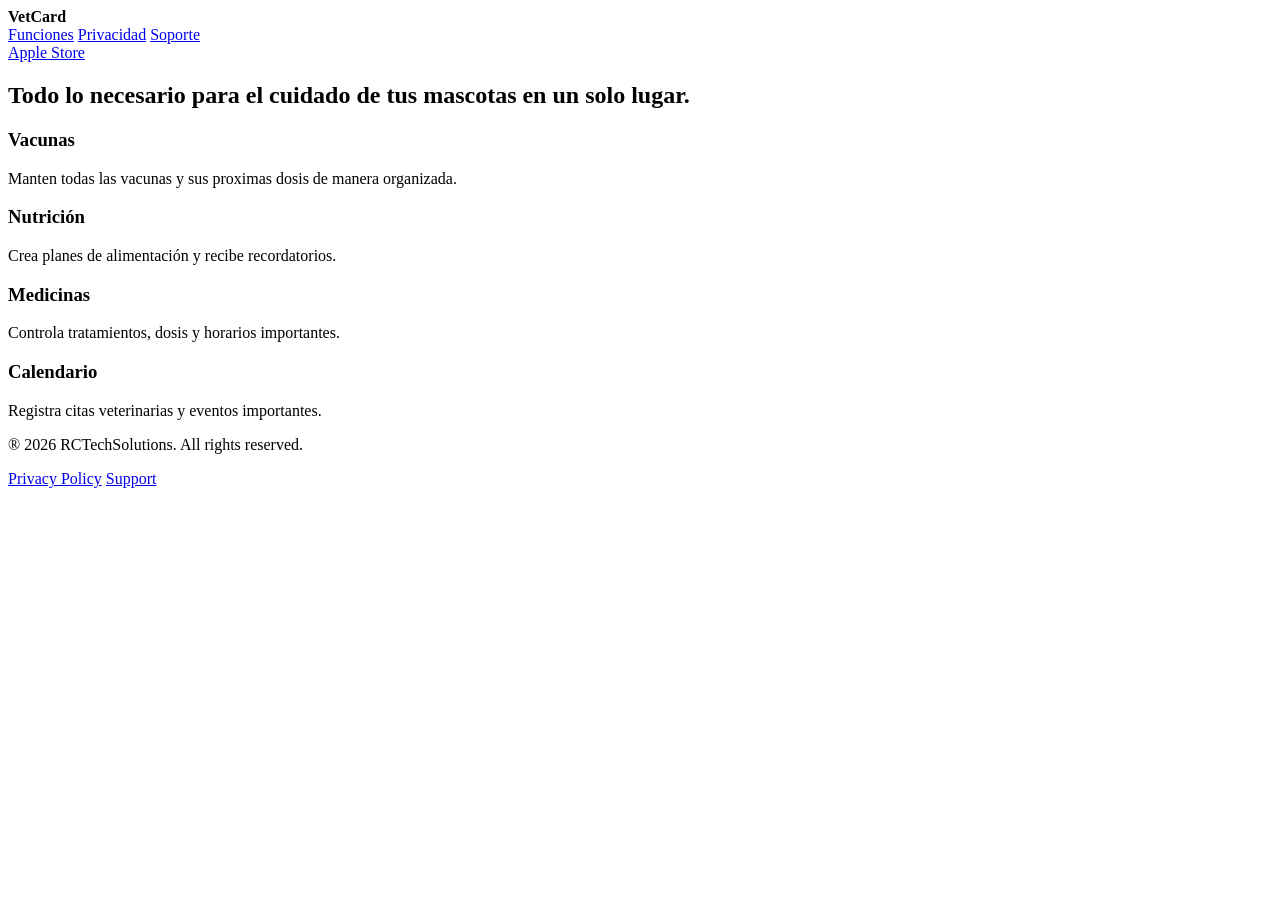
==== VetCard/index.html @ cd287fac "Add landing page for VetCard app" ====
<!doctype html>
<html lang="en">
    <head>
        <meta charset="UTF-8" />
        <meta name="viewport" content="width=device-width, initial-scale=1" />
        <title>VetCard</title>
        <link href="./styles.css" rel="stylesheet" />
        <script src="./script.js"></script>
        <meta
            name="description"
            content="VetCard te ayuda a organizar vacunas, medicinas, nutrición, citas y recordatorios de tus mascotas"
        />
    </head>

    <body>
        <header>
            <nav>
                <strong>VetCard</strong>
                <div>
                    <a href="#features">Funciones</a>
                    <a href="./privacy/">Privacidad</a>
                    <a href="mailto:rctechhelp.vetcard@outlook.com">Soporte</a>
                </div>
            </nav>
        </header>

        <main>
            <section>
                <a href="#" aria-label="Disponible en Apple Store">
                    Apple Store
                </a>
            </section>

            <section id="features">
                <h2>
                    Todo lo necesario para el cuidado de tus mascotas en un solo
                    lugar.
                </h2>

                <article>
                    <h3>Vacunas</h3>
                    <p>
                        Manten todas las vacunas y sus proximas dosis de manera
                        organizada.
                    </p>
                </article>

                <article>
                    <h3>Nutrición</h3>
                    <p>Crea planes de alimentación y recibe recordatorios.</p>
                </article>

                <article>
                    <h3>Medicinas</h3>
                    <p>Controla tratamientos, dosis y horarios importantes.</p>
                </article>

                <article>
                    <h3>Calendario</h3>
                    <p>Registra citas veterinarias y eventos importantes.</p>
                </article>
            </section>
        </main>

        <footer>
            <p>® 2026 RCTechSolutions. All rights reserved.</p>
            <a href="./privacy/">Privacy Policy</a>
            <a href="mailto:rctechhelp.vetcard@outlook.com">Support</a>
        </footer>
    </body>
</html>
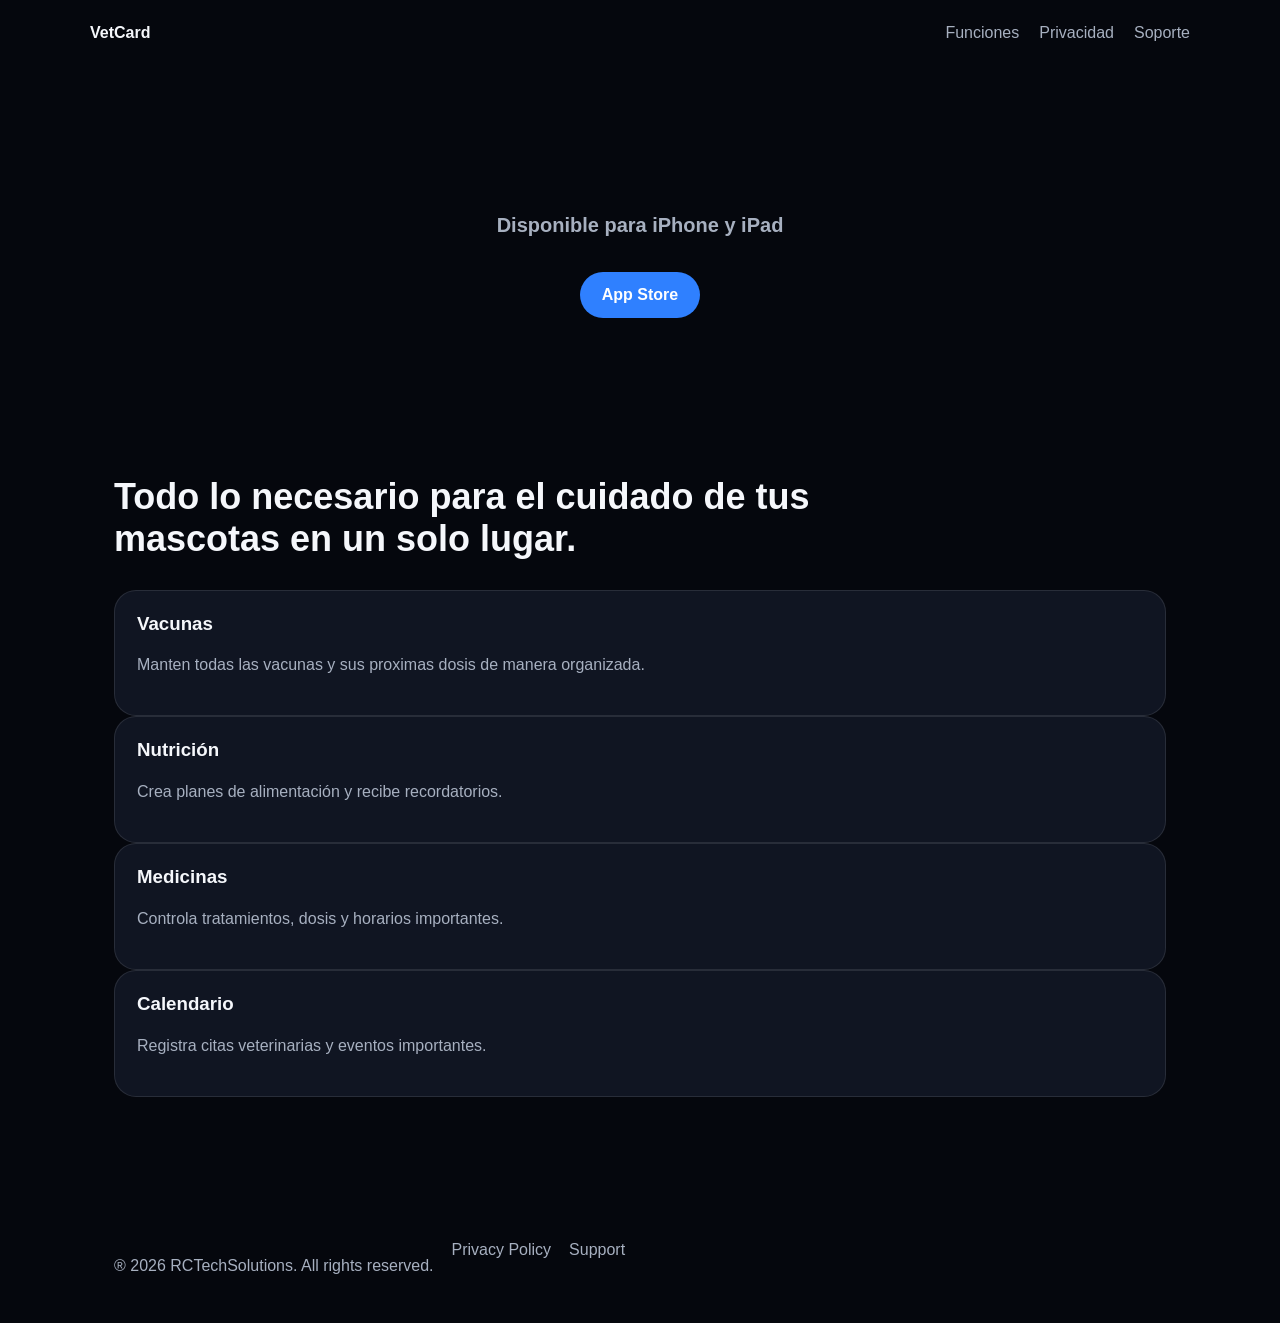
==== commit c73d7f8e: "Apply styles" ====
--- a/VetCard/index.html
+++ b/VetCard/index.html
@@ -5,7 +5,6 @@
         <meta name="viewport" content="width=device-width, initial-scale=1" />
         <title>VetCard</title>
         <link href="./styles.css" rel="stylesheet" />
-        <script src="./script.js"></script>
         <meta
             name="description"
             content="VetCard te ayuda a organizar vacunas, medicinas, nutrición, citas y recordatorios de tus mascotas"
@@ -25,19 +24,20 @@
         </header>
 
         <main>
-            <section>
-                <a href="#" aria-label="Disponible en Apple Store">
-                    Apple Store
-                </a>
+            <section class="hero">
+                <p class="badge">Disponible para iPhone y iPad</p>
+                <a class="button" href="https://apps.apple.com/app/id6761550438"
+                    >App Store</a
+                >
             </section>
 
-            <section id="features">
+            <section id="features" class="features">
                 <h2>
                     Todo lo necesario para el cuidado de tus mascotas en un solo
                     lugar.
                 </h2>
 
-                <article>
+                <article class="card">
                     <h3>Vacunas</h3>
                     <p>
                         Manten todas las vacunas y sus proximas dosis de manera
@@ -45,17 +45,17 @@
                     </p>
                 </article>
 
-                <article>
+                <article class="card">
                     <h3>Nutrición</h3>
                     <p>Crea planes de alimentación y recibe recordatorios.</p>
                 </article>
 
-                <article>
+                <article class="card">
                     <h3>Medicinas</h3>
                     <p>Controla tratamientos, dosis y horarios importantes.</p>
                 </article>
 
-                <article>
+                <article class="card">
                     <h3>Calendario</h3>
                     <p>Registra citas veterinarias y eventos importantes.</p>
                 </article>
--- a/VetCard/styles.css
+++ b/VetCard/styles.css
@@ -0,0 +1,145 @@
+:root {
+    --bg: #05070d;
+    --card: #101522;
+    --text: #f5f7fb;
+    --muted: #a7b0c0;
+    --blue: #2f80ff;
+    --border: rgba(255, 255, 255, 0.1);
+}
+
+* {
+    box-sizing: border-box;
+}
+
+body {
+    margin: 0;
+    font-family: -apple-system, BlinkMacSystemFont, "Segoe UI", sans-serif;
+    background: var(--bg);
+    color: var(--text);
+}
+
+a {
+    color: inherit;
+    text-decoration: none;
+}
+
+header {
+    padding: 24px;
+}
+
+nav {
+    max-width: 1100px;
+    margin: 0 auto;
+    display: flex;
+    justify-content: space-between;
+    align-items: center;
+}
+
+nav div {
+    display: flex;
+    gap: 20px;
+    color: var(--muted);
+}
+
+main {
+    max-width: 1100px;
+    margin: 0 auto;
+    padding: 64px 24px;
+}
+
+.hero {
+    text-align: center;
+    padding: 80px 0;
+}
+
+.badge {
+    color: var(--blue);
+    font-weight: 600;
+}
+
+h1 {
+    font-size: clamp(42px, 7vw, 76px);
+    line-height: 1;
+    margin: 16px auto;
+    max-width: 900px;
+}
+
+.hero p {
+    max-width: 720px;
+    margin: 0 auto 32px;
+    color: var(--muted);
+    font-size: 20px;
+    line-height: 1.5;
+}
+
+.button {
+    display: inline-block;
+    background: var(--blue);
+    color: white;
+    padding: 14px 22px;
+    border-radius: 999px;
+    font-weight: 700;
+}
+
+.features {
+    padding: 48px 0;
+}
+
+.features h2 {
+    font-size: 36px;
+    max-width: 700px;
+}
+
+.grid {
+    display: grid;
+    grid-template-columns: repeat(4, 1fr);
+    gap: 16px;
+    margin-top: 32px;
+}
+
+.card {
+    background: var(--card);
+    border: 1px solid var(--border);
+    border-radius: 22px;
+    padding: 22px;
+}
+
+.card h3 {
+    margin-top: 0;
+}
+
+.card p {
+    color: var(--muted);
+    line-height: 1.5;
+}
+
+footer {
+    max-width: 1100px;
+    margin: 0 auto;
+    padding: 32px 24px;
+    color: var(--muted);
+    display: flex;
+    gap: 18px;
+    flex-wrap: wrap;
+}
+
+@media (max-width: 800px) {
+    nav {
+        align-items: flex-start;
+        gap: 16px;
+        flex-direction: column;
+    }
+
+    .grid {
+        grid-template-columns: 1fr;
+    }
+
+    .hero {
+        text-align: left;
+        padding: 48px 0;
+    }
+
+    .hero p {
+        margin-left: 0;
+    }
+}
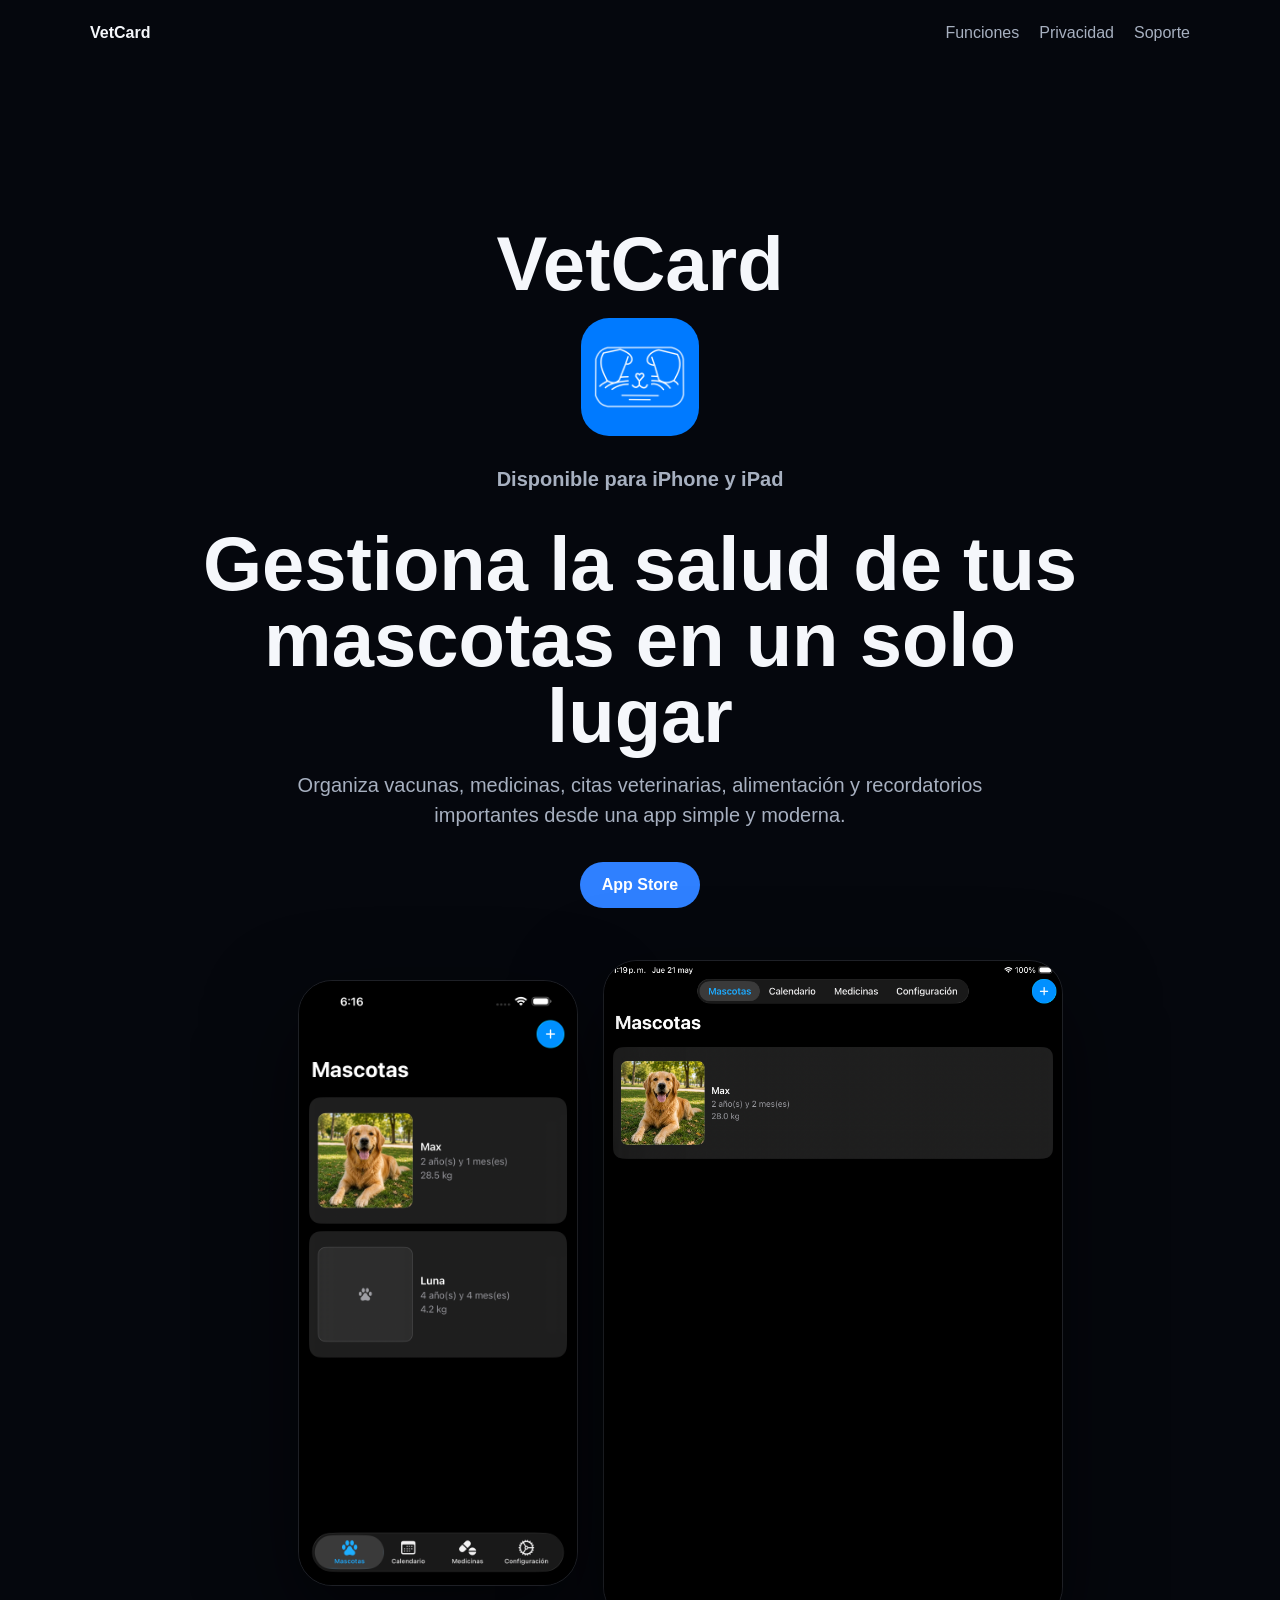
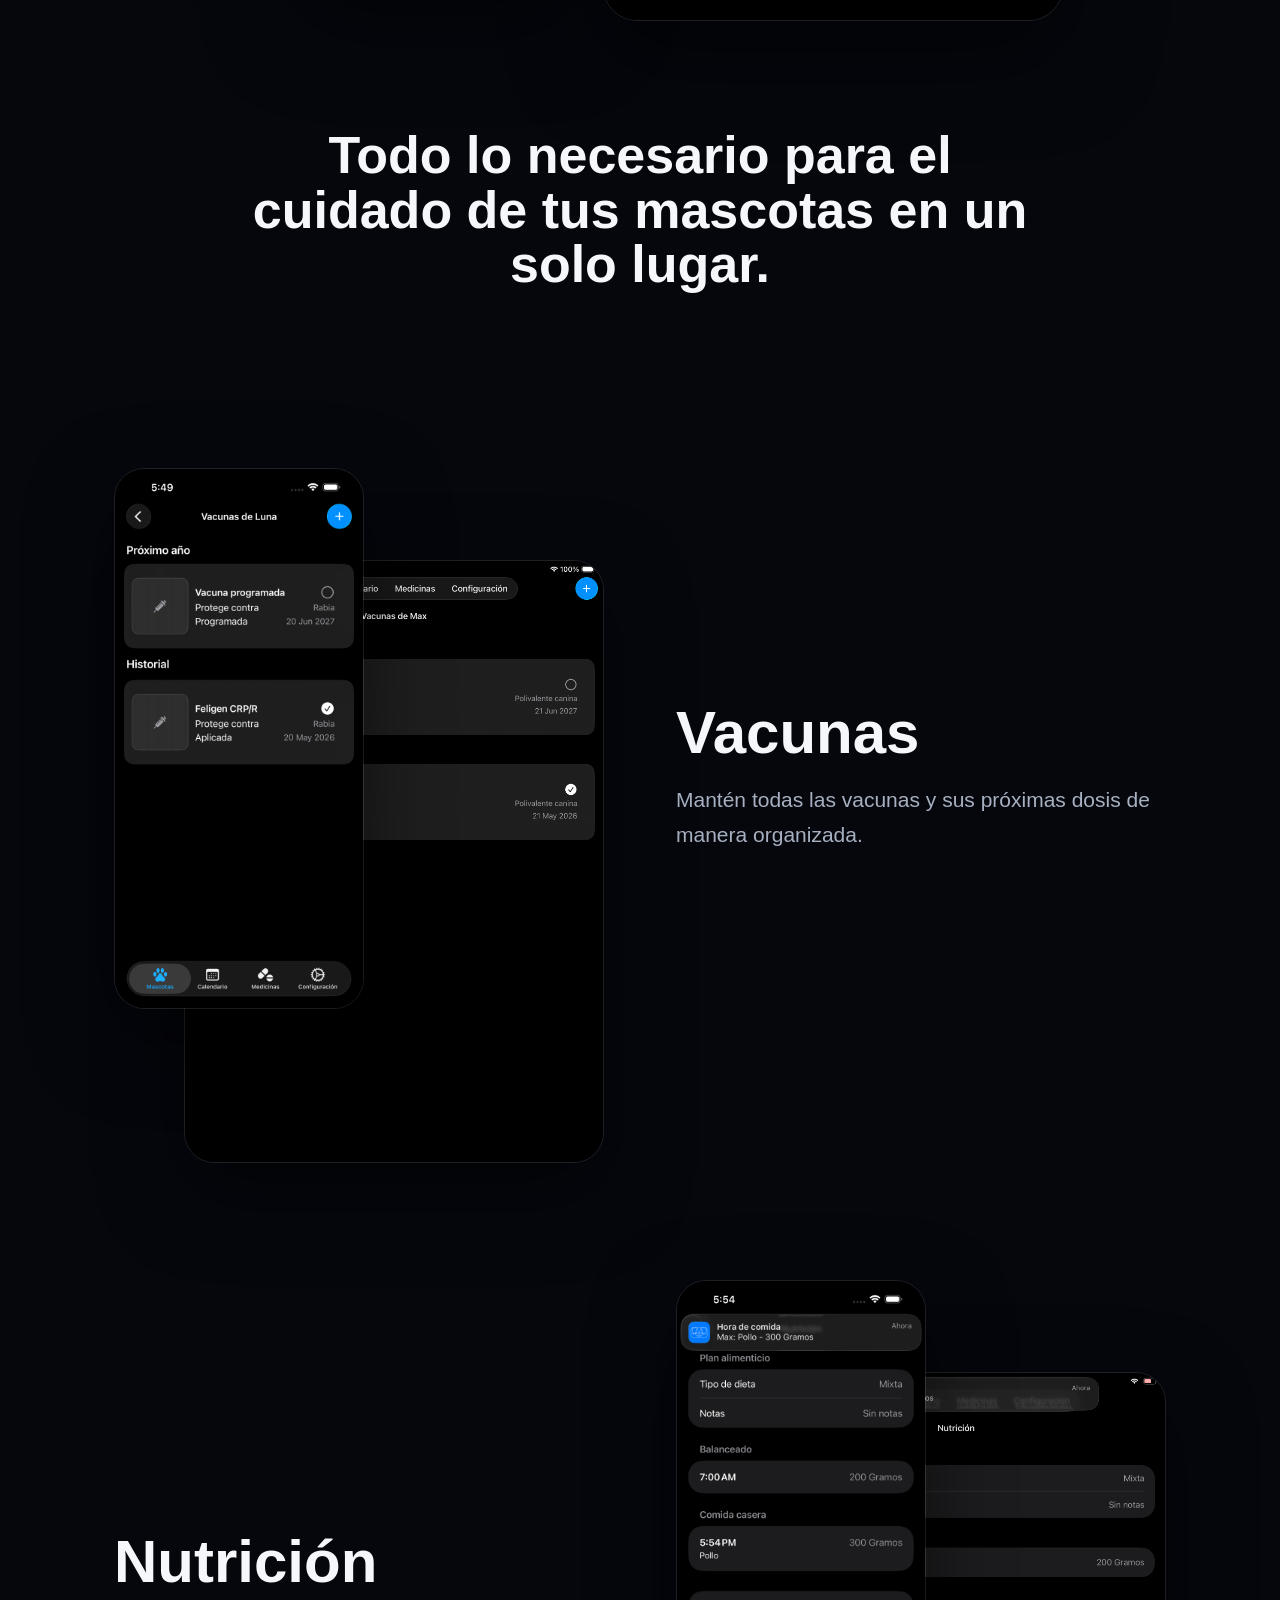
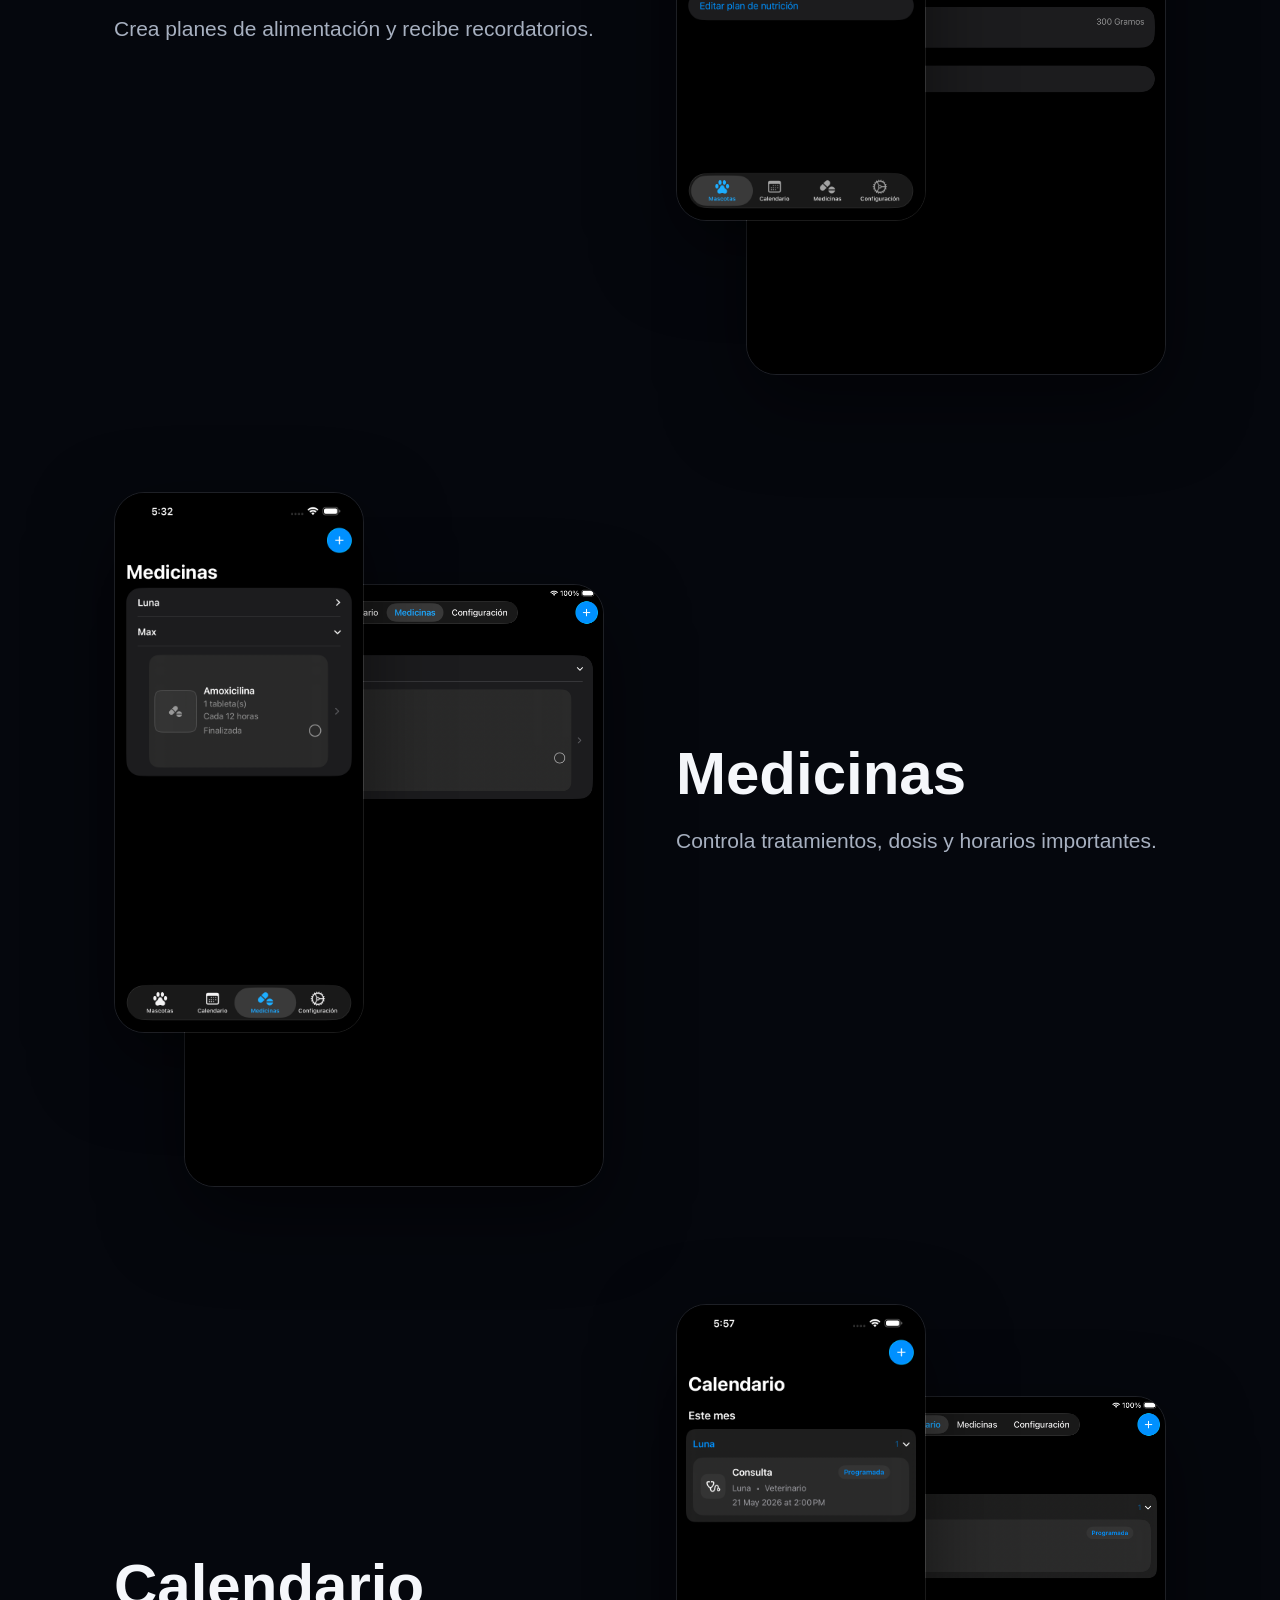
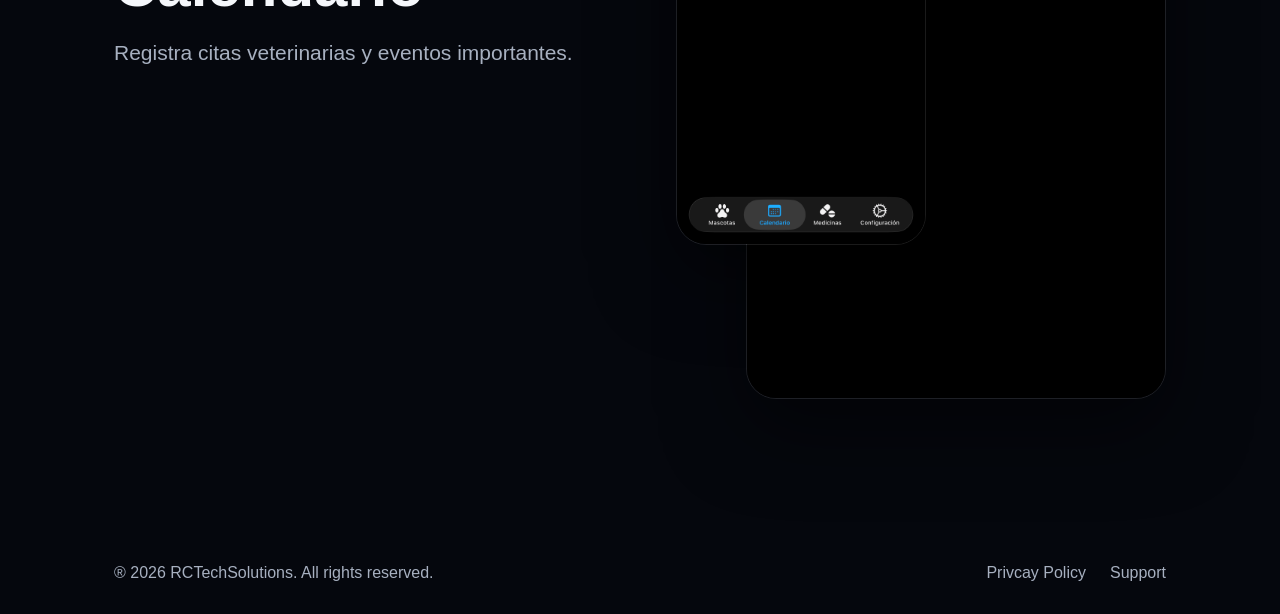
==== commit cac99ddb: "Finished landing page - Added assets" ====
--- a/VetCard/index.html
+++ b/VetCard/index.html
@@ -25,10 +25,42 @@
 
         <main>
             <section class="hero">
+                <h1>VetCard</h1>
+                <img
+                    class="hero-logo"
+                    src="./assets/VetCardIcon.png"
+                    alt="VetCard"
+                />
+
                 <p class="badge">Disponible para iPhone y iPad</p>
-                <a class="button" href="https://apps.apple.com/app/id6761550438"
-                    >App Store</a
+
+                <h1>Gestiona la salud de tus mascotas en un solo lugar</h1>
+
+                <p class="hero-description">
+                    Organiza vacunas, medicinas, citas veterinarias,
+                    alimentación y recordatorios importantes desde una app
+                    simple y moderna.
+                </p>
+
+                <a
+                    class="button"
+                    href="https://apps.apple.com/app/id6761550438"
                 >
+                    App Store
+                </a>
+
+                <div class="hero-screenshots">
+                    <img
+                        class="hero-phone"
+                        src="./assets/1-Mascotas-iPhone.png"
+                        alt="VetCard en iPhone"
+                    />
+                    <img
+                        class="hero-tablet"
+                        src="./assets/1-Mascotas-iPad.png"
+                        alt="VetCard en iPad"
+                    />
+                </div>
             </section>
 
             <section id="features" class="features">
@@ -37,35 +69,94 @@
                     lugar.
                 </h2>
 
-                <article class="card">
-                    <h3>Vacunas</h3>
-                    <p>
-                        Manten todas las vacunas y sus proximas dosis de manera
-                        organizada.
-                    </p>
+                <article class="feature-row">
+                    <div class="feature-images">
+                        <img
+                            src="./assets/2-Vacunas-iPhone.png"
+                            alt="Vacunas en iPhone"
+                        />
+                        <img
+                            src="./assets/2-Vacunas-iPad.png"
+                            alt="Vacunas en iPad"
+                        />
+                    </div>
+
+                    <div class="feature-text">
+                        <h3>Vacunas</h3>
+                        <p>
+                            Mantén todas las vacunas y sus próximas dosis de
+                            manera organizada.
+                        </p>
+                    </div>
                 </article>
 
-                <article class="card">
-                    <h3>Nutrición</h3>
-                    <p>Crea planes de alimentación y recibe recordatorios.</p>
+                <article class="feature-row reverse">
+                    <div class="feature-images">
+                        <img
+                            src="./assets/3-Nutricion-iPhone.png"
+                            alt="Nutrición en iPhone"
+                        />
+                        <img
+                            src="./assets/3-Nutricion-iPad.png"
+                            alt="Nutrición en iPad"
+                        />
+                    </div>
+
+                    <div class="feature-text">
+                        <h3>Nutrición</h3>
+                        <p>
+                            Crea planes de alimentación y recibe recordatorios.
+                        </p>
+                    </div>
                 </article>
 
-                <article class="card">
-                    <h3>Medicinas</h3>
-                    <p>Controla tratamientos, dosis y horarios importantes.</p>
+                <article class="feature-row">
+                    <div class="feature-images">
+                        <img
+                            src="./assets/5-Medicinas-iPhone.png"
+                            alt="Medicinas en iPhone"
+                        />
+                        <img
+                            src="./assets/5-Medicinas-iPad.png"
+                            alt="Medicinas en iPad"
+                        />
+                    </div>
+
+                    <div class="feature-text">
+                        <h3>Medicinas</h3>
+                        <p>
+                            Controla tratamientos, dosis y horarios importantes.
+                        </p>
+                    </div>
                 </article>
 
-                <article class="card">
-                    <h3>Calendario</h3>
-                    <p>Registra citas veterinarias y eventos importantes.</p>
+                <article class="feature-row reverse">
+                    <div class="feature-images">
+                        <img
+                            src="./assets/4-Citas-iPhone.png"
+                            alt="Calendario en iPhone"
+                        />
+                        <img
+                            src="./assets/4-Citas-iPad.png"
+                            alt="Calendario en iPad"
+                        />
+                    </div>
+
+                    <div class="feature-text">
+                        <h3>Calendario</h3>
+                        <p>
+                            Registra citas veterinarias y eventos importantes.
+                        </p>
+                    </div>
                 </article>
             </section>
         </main>
-
         <footer>
             <p>® 2026 RCTechSolutions. All rights reserved.</p>
-            <a href="./privacy/">Privacy Policy</a>
-            <a href="mailto:rctechhelp.vetcard@outlook.com">Support</a>
+            <div>
+                <a href="./privacy/">Privcay Policy</a>
+                <a href="mailto:rctechhelp.vetcard@outlook.com">Support</a>
+            </div>
         </footer>
     </body>
 </html>
--- a/VetCard/styles.css
+++ b/VetCard/styles.css
@@ -85,11 +85,6 @@
     padding: 48px 0;
 }
 
-.features h2 {
-    font-size: 36px;
-    max-width: 700px;
-}
-
 .grid {
     display: grid;
     grid-template-columns: repeat(4, 1fr);
@@ -97,30 +92,26 @@
     margin-top: 32px;
 }
 
-.card {
-    background: var(--card);
-    border: 1px solid var(--border);
-    border-radius: 22px;
-    padding: 22px;
-}
-
-.card h3 {
-    margin-top: 0;
-}
-
-.card p {
-    color: var(--muted);
-    line-height: 1.5;
-}
-
 footer {
     max-width: 1100px;
     margin: 0 auto;
     padding: 32px 24px;
     color: var(--muted);
     display: flex;
-    gap: 18px;
+    justify-content: space-between;
+    align-items: center;
+    gap: 24px;
     flex-wrap: wrap;
+}
+
+footer p {
+    margin: 0;
+}
+
+footer div {
+    display: flex;
+    gap: 24px;
+    align-items: center;
 }
 
 @media (max-width: 800px) {
@@ -143,3 +134,172 @@
         margin-left: 0;
     }
 }
+
+.hero-logo {
+    width: 118px;
+    height: 118px;
+    border-radius: 28px;
+    margin-bottom: 24px;
+}
+
+.hero-description {
+    max-width: 720px;
+    margin: 0 auto 32px;
+    color: var(--muted);
+    font-size: 20px;
+    line-height: 1.5;
+}
+
+.hero-screenshots {
+    position: relative;
+    max-width: 900px;
+    height: 620px;
+    margin: 72px auto 0;
+}
+
+.hero-screenshots img {
+    position: absolute;
+    border-radius: 34px;
+    border: 1px solid var(--border);
+    box-shadow: 0 34px 90px rgba(0, 0, 0, 0.55);
+}
+
+.hero-phone {
+    width: 280px;
+    left: 12%;
+    top: 0;
+    z-index: 2;
+}
+
+.hero-tablet {
+    width: 460px;
+    right: 3%;
+    top: -20px;
+    z-index: 1;
+}
+
+.features h2 {
+    max-width: 800px;
+    font-size: clamp(34px, 5vw, 52px);
+    line-height: 1.05;
+    margin: 0 auto 80px;
+    text-align: center;
+}
+
+.feature-row {
+    display: grid;
+    grid-template-columns: 1fr 1fr;
+    gap: 72px;
+    align-items: center;
+    padding: 96px 0;
+}
+
+.feature-row.reverse .feature-images {
+    order: 2;
+}
+
+.feature-row.reverse .feature-text {
+    order: 1;
+}
+
+.feature-images {
+    position: relative;
+    min-height: 620px;
+}
+
+.feature-images img {
+    position: absolute;
+    border-radius: 30px;
+    border: 1px solid var(--border);
+    box-shadow: 0 28px 80px rgba(0, 0, 0, 0.5);
+}
+
+.feature-images img:first-child {
+    width: 250px;
+    left: 0;
+    top: 0;
+    z-index: 2;
+}
+
+.feature-images img:last-child {
+    width: 420px;
+    right: 0;
+    top: 92px;
+    z-index: 1;
+}
+
+.feature-text h3 {
+    font-size: clamp(38px, 5vw, 60px);
+    line-height: 1;
+    margin: 0 0 20px;
+}
+
+.feature-text p {
+    color: var(--muted);
+    font-size: 21px;
+    line-height: 1.65;
+    margin: 0;
+}
+
+@media (max-width: 900px) {
+    .hero {
+        text-align: center;
+    }
+
+    .hero-description {
+        font-size: 18px;
+    }
+
+    .hero-screenshots {
+        height: auto;
+        display: grid;
+        gap: 24px;
+        margin-top: 48px;
+    }
+
+    .hero-screenshots img {
+        position: static;
+        width: 100%;
+    }
+
+    .hero-phone {
+        max-width: 330px;
+        justify-self: center;
+    }
+
+    .hero-tablet {
+        max-width: 100%;
+    }
+
+    .features h2 {
+        margin-bottom: 40px;
+    }
+
+    .feature-row,
+    .feature-row.reverse {
+        grid-template-columns: 1fr;
+        gap: 32px;
+        padding: 64px 0;
+    }
+
+    .feature-row.reverse .feature-images,
+    .feature-row.reverse .feature-text {
+        order: initial;
+    }
+
+    .feature-text {
+        order: 1;
+    }
+
+    .feature-images {
+        order: 2;
+        min-height: auto;
+        display: grid;
+        gap: 24px;
+    }
+
+    .feature-images img {
+        position: static;
+        width: 100% !important;
+    }
+}
